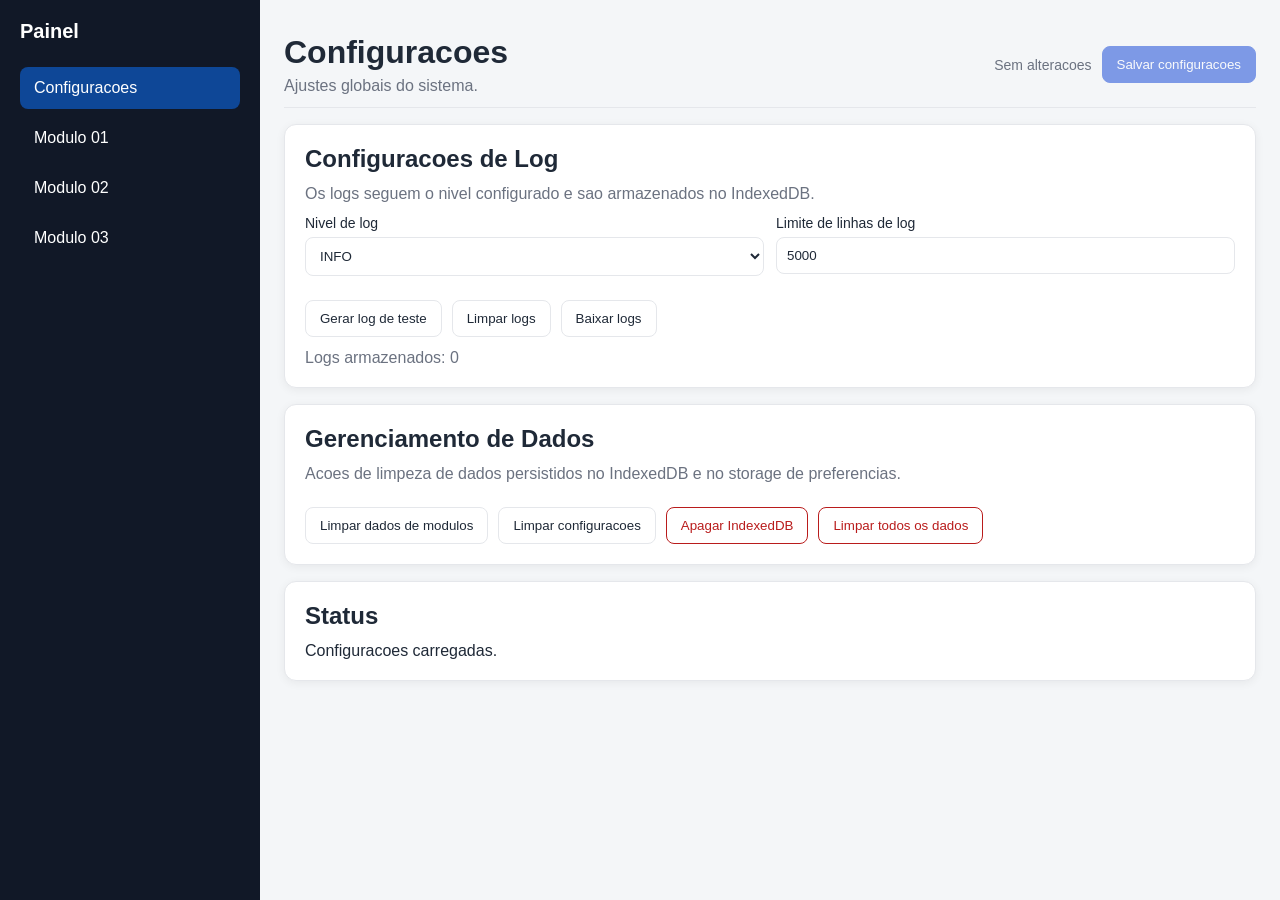
==== modulos/configuracoes/index.html @ 048d13a9 "first commit" ====
<!doctype html>
<html lang="pt-BR">
  <head>
    <meta charset="UTF-8" />
    <meta name="viewport" content="width=device-width, initial-scale=1.0" />
    <title>Configuracoes</title>
    <link rel="stylesheet" href="../../assets/css/global.css" />
    <link rel="stylesheet" href="../../assets/css/layout.css" />
    <link rel="stylesheet" href="../../assets/css/sidebar.css" />
    <link rel="stylesheet" href="../../assets/css/theme.css" />
    <link rel="stylesheet" href="./style.css" />
  </head>
  <body>
    <div class="app">
      <aside class="sidebar">
        <h2>Painel</h2>
        <nav>
          <a href="../../modulos/configuracoes/index.html">Configuracoes</a>
          <a href="../../modulos/modulo-01/index.html">Modulo 01</a>
          <a href="../../modulos/modulo-02/index.html">Modulo 02</a>
          <a href="../../modulos/modulo-03/index.html">Modulo 03</a>
        </nav>
      </aside>
      <main class="content settings-content">
        <header class="settings-header">
          <div>
            <h1>Configuracoes</h1>
            <p>Ajustes globais do sistema.</p>
          </div>
          <div class="settings-header-actions">
            <span class="settings-save-status" data-role="save-status">Sem alteracoes</span>
            <button type="button" class="btn btn-primary" data-action="save-settings" disabled>Salvar configuracoes</button>
          </div>
        </header>

        <section class="card settings-section">
          <h2>Configuracoes de Log</h2>
          <p class="settings-section-description">Os logs seguem o nivel configurado e sao armazenados no IndexedDB.</p>

          <div class="settings-grid">
            <label class="settings-field">
              <span>Nivel de log</span>
              <select data-field="log-level">
                <option value="ERROR">ERROR</option>
                <option value="WARN">WARN</option>
                <option value="INFO">INFO</option>
                <option value="DEBUG">DEBUG</option>
              </select>
            </label>

            <label class="settings-field">
              <span>Limite de linhas de log</span>
              <input type="number" min="1" step="1" data-field="log-max-lines" />
            </label>
          </div>

          <div class="actions">
            <button type="button" class="btn" data-action="generate-log">Gerar log de teste</button>
            <button type="button" class="btn" data-action="clear-logs">Limpar logs</button>
            <button type="button" class="btn" data-action="download-logs">Baixar logs</button>
          </div>

          <p class="settings-meta" data-role="logs-meta">Logs armazenados: 0</p>
        </section>

        <section class="card settings-section">
          <h2>Gerenciamento de Dados</h2>
          <p class="settings-section-description">Acoes de limpeza de dados persistidos no IndexedDB e no storage de preferencias.</p>

          <div class="actions">
            <button type="button" class="btn" data-action="clear-module-data">Limpar dados de modulos</button>
            <button type="button" class="btn" data-action="clear-preferences">Limpar configuracoes</button>
            <button type="button" class="btn btn-danger" data-action="delete-indexeddb">Apagar IndexedDB</button>
            <button type="button" class="btn btn-danger" data-action="clear-all-data">Limpar todos os dados</button>
          </div>
        </section>

        <section class="card settings-section">
          <h2>Status</h2>
          <p data-role="feedback">Pronto.</p>
        </section>
      </main>
    </div>

    <script src="../../assets/js/backend/indexeddb-wrapper.js"></script>
    <script src="../../assets/js/backend/preferences-storage.js"></script>
    <script src="../../assets/js/backend/state-store.js"></script>
    <script src="../../assets/js/backend/action-dispatcher.js"></script>
    <script src="../../assets/js/frontend/sidebar.js"></script>
    <script src="../../assets/js/frontend/logger.js"></script>
    <script src="./script.js"></script>
  </body>
</html>
---- assets/css/global.css ----
* {
  margin: 0;
  padding: 0;
  box-sizing: border-box;
}

html,
body {
  height: 100%;
  font-family: "Segoe UI", Tahoma, Geneva, Verdana, sans-serif;
}

body {
  background: var(--color-bg);
  color: var(--color-text);
}

a {
  text-decoration: none;
  color: inherit;
}
---- assets/css/layout.css ----
.app {
  display: flex;
  min-height: 100vh;
}

.content {
  flex: 1;
  padding: 24px;
}

.page-header {
  margin-bottom: 24px;
}

.page-header p {
  margin-top: 8px;
  color: var(--color-muted);
}

.card {
  background: var(--color-surface);
  border: 1px solid var(--color-border);
  border-radius: 12px;
  padding: 20px;
  box-shadow: var(--shadow-card);
}

.actions {
  margin-top: 12px;
  display: flex;
  gap: 10px;
}

.btn {
  border: 1px solid var(--color-border);
  background: var(--color-surface);
  color: var(--color-text);
  padding: 10px 14px;
  border-radius: 8px;
  cursor: pointer;
}

.btn:hover {
  filter: brightness(0.97);
}
---- assets/css/sidebar.css ----
.sidebar {
  width: 260px;
  background: var(--color-sidebar-bg);
  color: var(--color-sidebar-text);
  padding: 20px;
}

.sidebar h2 {
  margin-bottom: 24px;
  font-size: 20px;
}

.sidebar nav {
  display: flex;
  flex-direction: column;
  gap: 8px;
}

.sidebar nav a {
  padding: 12px 14px;
  border-radius: 8px;
  transition: background-color 0.2s ease;
}

.sidebar nav a:hover,
.sidebar nav a.active {
  background: var(--color-sidebar-active-bg);
}
---- assets/css/theme.css ----
:root {
  --color-bg: #f4f6f8;
  --color-text: #1f2937;
  --color-muted: #6b7280;
  --color-surface: #ffffff;
  --color-border: #e5e7eb;
  --color-sidebar-bg: #111827;
  --color-sidebar-text: #ffffff;
  --color-sidebar-active-bg: #0e4797;
  --shadow-card: 0 2px 10px rgba(0, 0, 0, 0.06);
}
---- modulos/configuracoes/style.css ----
.settings-content {
  display: flex;
  flex-direction: column;
  gap: 16px;
}

.settings-header {
  position: sticky;
  top: 0;
  z-index: 10;
  display: flex;
  align-items: center;
  justify-content: space-between;
  gap: 12px;
  background: var(--color-bg);
  border-bottom: 1px solid var(--color-border);
  padding: 10px 0 12px;
}

.settings-header p {
  margin-top: 6px;
  color: var(--color-muted);
}

.settings-header-actions {
  display: flex;
  align-items: center;
  gap: 10px;
}

.settings-save-status {
  color: var(--color-muted);
  font-size: 14px;
}

.settings-section {
  display: flex;
  flex-direction: column;
  gap: 12px;
}

.settings-section h2 {
  margin: 0;
}

.settings-section-description {
  color: var(--color-muted);
}

.settings-grid {
  display: grid;
  grid-template-columns: repeat(auto-fit, minmax(220px, 1fr));
  gap: 12px;
}

.settings-field {
  display: flex;
  flex-direction: column;
  gap: 6px;
}

.settings-field span {
  font-size: 14px;
}

.settings-field select,
.settings-field input {
  border: 1px solid var(--color-border);
  border-radius: 8px;
  padding: 10px;
  background: var(--color-surface);
  color: var(--color-text);
}

.btn-primary {
  background: #1d4ed8;
  border-color: #1d4ed8;
  color: #ffffff;
}

.btn-primary:disabled {
  cursor: not-allowed;
  opacity: 0.55;
}

.btn-danger {
  border-color: #b91c1c;
  color: #b91c1c;
}

.settings-meta {
  color: var(--color-muted);
}
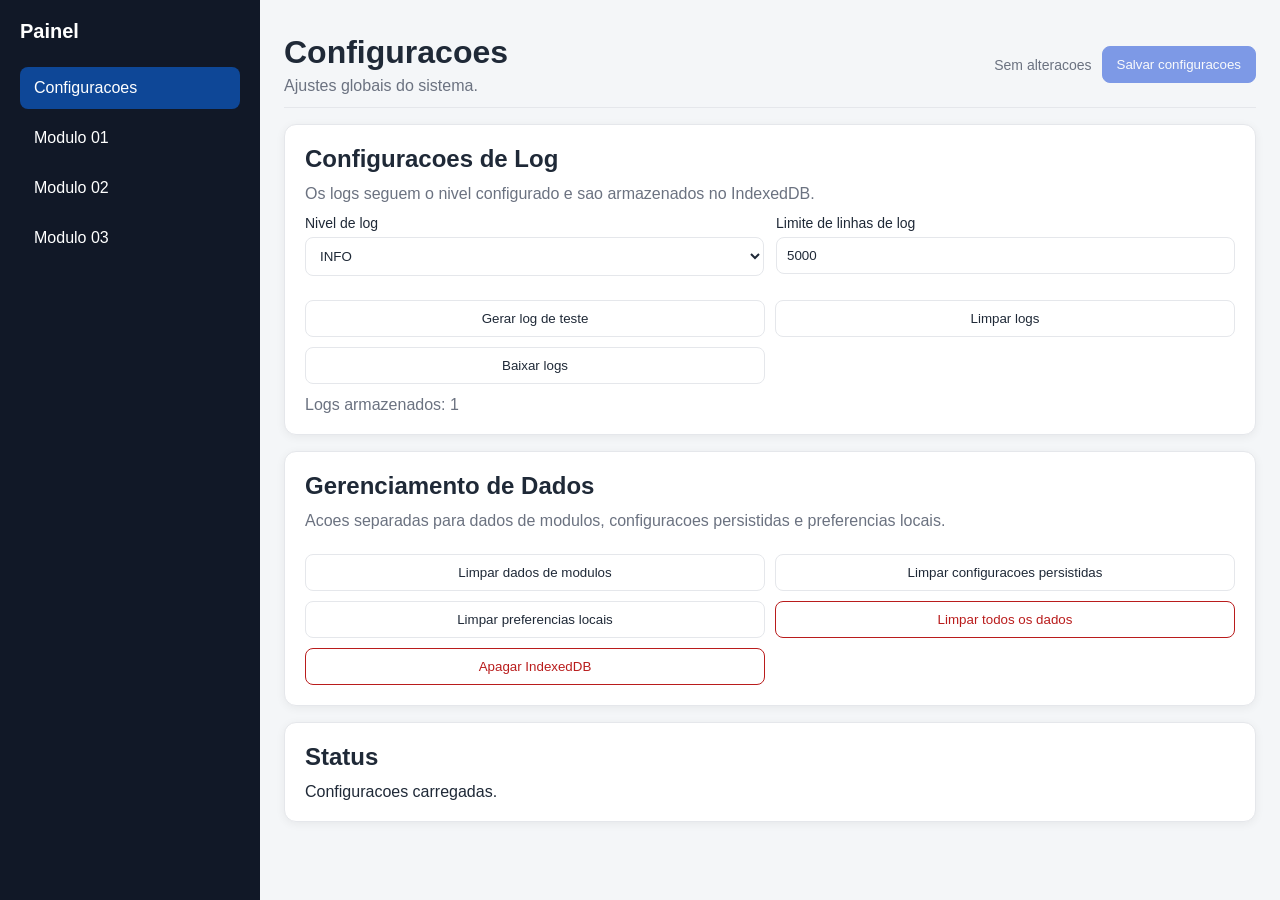
==== commit 6098987f: "Separa preferencias locais de configuracoes" ====
--- a/modulos/configuracoes/index.html
+++ b/modulos/configuracoes/index.html
@@ -28,7 +28,7 @@
             <p>Ajustes globais do sistema.</p>
           </div>
           <div class="settings-header-actions">
-            <span class="settings-save-status" data-role="save-status">Sem alteracoes</span>
+            <span class="settings-save-status" data-role="save-status" role="status" aria-live="polite">Sem alteracoes</span>
             <button type="button" class="btn btn-primary" data-action="save-settings" disabled>Salvar configuracoes</button>
           </div>
         </header>
@@ -60,24 +60,25 @@
             <button type="button" class="btn" data-action="download-logs">Baixar logs</button>
           </div>
 
-          <p class="settings-meta" data-role="logs-meta">Logs armazenados: 0</p>
+          <p class="settings-meta" data-role="logs-meta" role="status" aria-live="polite">Logs armazenados: 0</p>
         </section>
 
         <section class="card settings-section">
           <h2>Gerenciamento de Dados</h2>
-          <p class="settings-section-description">Acoes de limpeza de dados persistidos no IndexedDB e no storage de preferencias.</p>
+          <p class="settings-section-description">Acoes separadas para dados de modulos, configuracoes persistidas e preferencias locais.</p>
 
           <div class="actions">
             <button type="button" class="btn" data-action="clear-module-data">Limpar dados de modulos</button>
-            <button type="button" class="btn" data-action="clear-preferences">Limpar configuracoes</button>
+            <button type="button" class="btn" data-action="clear-settings">Limpar configuracoes persistidas</button>
+            <button type="button" class="btn" data-action="clear-preferences">Limpar preferencias locais</button>            
+            <button type="button" class="btn btn-danger" data-action="clear-all-data">Limpar todos os dados</button>
             <button type="button" class="btn btn-danger" data-action="delete-indexeddb">Apagar IndexedDB</button>
-            <button type="button" class="btn btn-danger" data-action="clear-all-data">Limpar todos os dados</button>
           </div>
         </section>
 
         <section class="card settings-section">
           <h2>Status</h2>
-          <p data-role="feedback">Pronto.</p>
+          <p data-role="feedback" role="status" aria-live="polite">Pronto.</p>
         </section>
       </main>
     </div>
--- a/assets/css/layout.css
+++ b/assets/css/layout.css
@@ -29,6 +29,7 @@
   margin-top: 12px;
   display: flex;
   gap: 10px;
+  flex-wrap: wrap;
 }
 
 .btn {
@@ -43,3 +44,41 @@
 .btn:hover {
   filter: brightness(0.97);
 }
+
+.btn:focus-visible,
+.content a:focus-visible,
+.content button:focus-visible,
+.content input:focus-visible,
+.content select:focus-visible,
+.content textarea:focus-visible {
+  outline: 3px solid #2563eb;
+  outline-offset: 2px;
+}
+
+@media (max-width: 900px) {
+  .app {
+    flex-direction: column;
+  }
+
+  .content {
+    padding: 20px;
+  }
+}
+
+@media (max-width: 640px) {
+  .content {
+    padding: 16px;
+  }
+
+  .actions {
+    flex-direction: column;
+  }
+
+  .card {
+    padding: 16px;
+  }
+
+  .btn {
+    width: 100%;
+  }
+}
--- a/assets/css/sidebar.css
+++ b/assets/css/sidebar.css
@@ -3,6 +3,7 @@
   background: var(--color-sidebar-bg);
   color: var(--color-sidebar-text);
   padding: 20px;
+  flex-shrink: 0;
 }
 
 .sidebar h2 {
@@ -26,3 +27,39 @@
 .sidebar nav a.active {
   background: var(--color-sidebar-active-bg);
 }
+
+.sidebar nav a:focus-visible {
+  outline: 3px solid #93c5fd;
+  outline-offset: 2px;
+  background: var(--color-sidebar-active-bg);
+}
+
+@media (max-width: 900px) {
+  .sidebar {
+    width: 100%;
+    padding: 16px 20px;
+  }
+
+  .sidebar h2 {
+    margin-bottom: 16px;
+  }
+
+  .sidebar nav {
+    flex-direction: row;
+    flex-wrap: wrap;
+  }
+}
+
+@media (max-width: 640px) {
+  .sidebar {
+    padding: 16px;
+  }
+
+  .sidebar nav {
+    flex-direction: column;
+  }
+
+  .sidebar nav a {
+    width: 100%;
+  }
+}
--- a/modulos/configuracoes/style.css
+++ b/modulos/configuracoes/style.css
@@ -47,6 +47,16 @@
   color: var(--color-muted);
 }
 
+.settings-section .actions {
+  display: grid;
+  grid-template-columns: repeat(2, minmax(0, 1fr));
+  gap: 10px;
+}
+
+.settings-section .actions .btn {
+  width: 100%;
+}
+
 .settings-grid {
   display: grid;
   grid-template-columns: repeat(auto-fit, minmax(220px, 1fr));
@@ -91,3 +101,35 @@
 .settings-meta {
   color: var(--color-muted);
 }
+
+@media (max-width: 900px) {
+  .settings-header {
+    position: static;
+    flex-direction: column;
+    align-items: flex-start;
+  }
+
+  .settings-header-actions {
+    width: 100%;
+    justify-content: space-between;
+  }
+}
+
+@media (max-width: 640px) {
+  .settings-section .actions {
+    grid-template-columns: 1fr;
+  }
+
+  .settings-header-actions {
+    flex-direction: column;
+    align-items: stretch;
+  }
+
+  .settings-save-status {
+    text-align: left;
+  }
+
+  .settings-grid {
+    grid-template-columns: 1fr;
+  }
+}
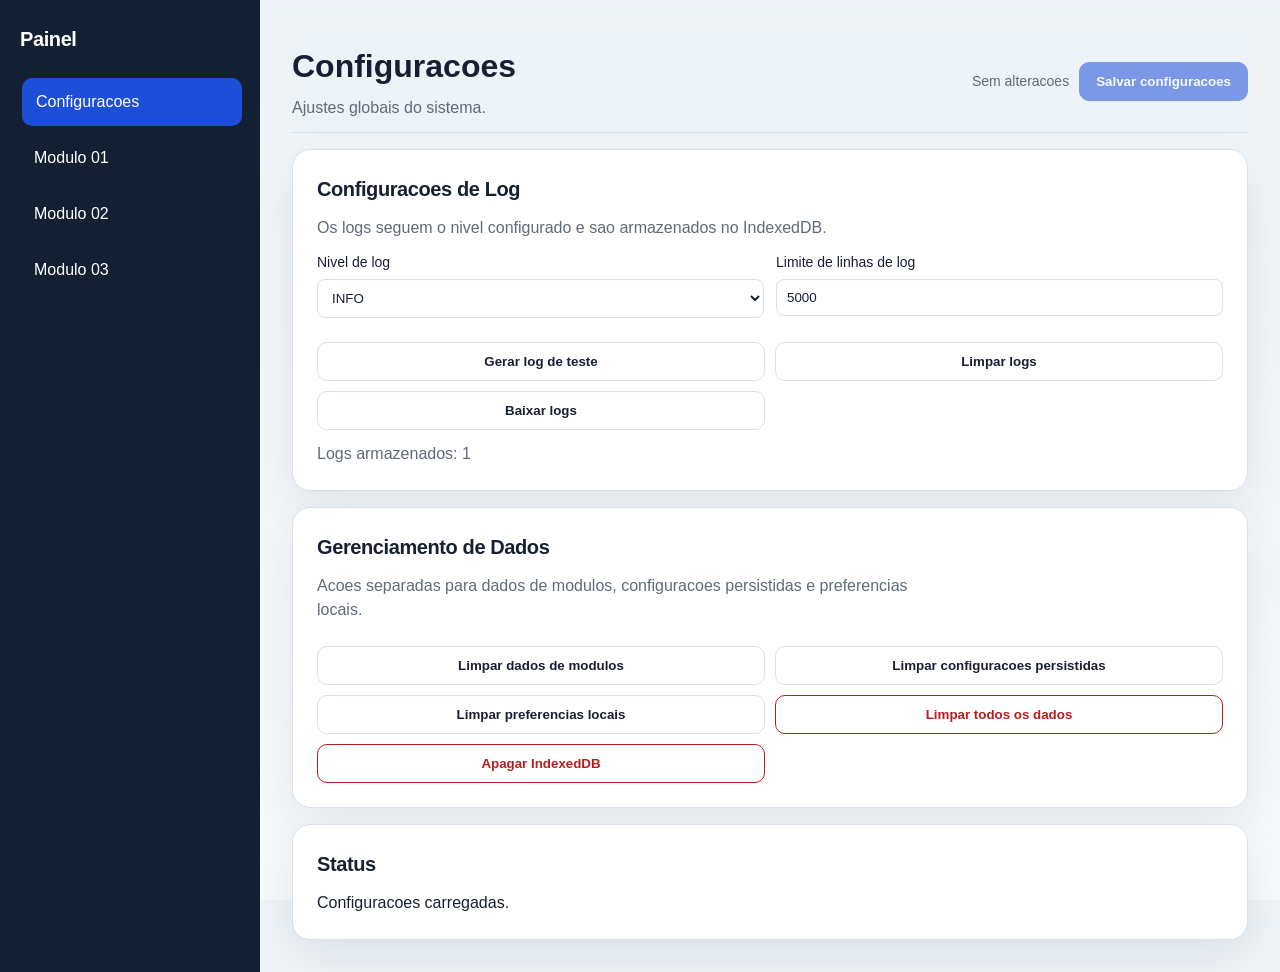
==== commit 9748b967: "Centraliza sidebar e atualiza documentacao do template" ====
--- a/modulos/configuracoes/index.html
+++ b/modulos/configuracoes/index.html
@@ -12,15 +12,7 @@
   </head>
   <body>
     <div class="app">
-      <aside class="sidebar">
-        <h2>Painel</h2>
-        <nav>
-          <a href="../../modulos/configuracoes/index.html">Configuracoes</a>
-          <a href="../../modulos/modulo-01/index.html">Modulo 01</a>
-          <a href="../../modulos/modulo-02/index.html">Modulo 02</a>
-          <a href="../../modulos/modulo-03/index.html">Modulo 03</a>
-        </nav>
-      </aside>
+      <aside class="sidebar" data-sidebar></aside>
       <main class="content settings-content">
         <header class="settings-header">
           <div>
--- a/assets/css/global.css
+++ b/assets/css/global.css
@@ -7,15 +7,20 @@
 html,
 body {
   height: 100%;
-  font-family: "Segoe UI", Tahoma, Geneva, Verdana, sans-serif;
+  font-family: "Trebuchet MS", "Segoe UI", Tahoma, sans-serif;
 }
 
 body {
-  background: var(--color-bg);
+  background: var(--color-bg-accent);
   color: var(--color-text);
+  line-height: 1.5;
 }
 
 a {
   text-decoration: none;
   color: inherit;
 }
+
+p {
+  max-width: 70ch;
+}
--- a/assets/css/layout.css
+++ b/assets/css/layout.css
@@ -5,24 +5,134 @@
 
 .content {
   flex: 1;
-  padding: 24px;
+  padding: 32px;
 }
 
 .page-header {
-  margin-bottom: 24px;
+  margin-bottom: 28px;
+}
+
+.page-header h1 {
+  font-size: clamp(28px, 4vw, 40px);
+  line-height: 1.1;
+  letter-spacing: -0.03em;
 }
 
 .page-header p {
   margin-top: 8px;
   color: var(--color-muted);
+  font-size: 17px;
 }
 
 .card {
   background: var(--color-surface);
   border: 1px solid var(--color-border);
-  border-radius: 12px;
-  padding: 20px;
+  border-radius: 18px;
+  padding: 24px;
   box-shadow: var(--shadow-card);
+}
+
+.card h2 {
+  margin-bottom: 10px;
+  font-size: 20px;
+  letter-spacing: -0.02em;
+}
+
+.card p + p {
+  margin-top: 10px;
+}
+
+.eyebrow {
+  display: inline-flex;
+  align-items: center;
+  gap: 8px;
+  padding: 6px 10px;
+  border-radius: 999px;
+  background: var(--color-accent-soft);
+  color: var(--color-accent);
+  font-size: 13px;
+  font-weight: 700;
+  text-transform: uppercase;
+  letter-spacing: 0.08em;
+  margin-bottom: 14px;
+}
+
+.hero-grid {
+  display: grid;
+  grid-template-columns: minmax(0, 1.5fr) minmax(280px, 0.9fr);
+  gap: 18px;
+  margin-bottom: 18px;
+}
+
+.hero-card {
+  position: relative;
+  overflow: hidden;
+}
+
+.hero-card::after {
+  content: "";
+  position: absolute;
+  inset: auto -40px -60px auto;
+  width: 180px;
+  height: 180px;
+  border-radius: 50%;
+  background: radial-gradient(circle, rgba(29, 78, 216, 0.16) 0%, rgba(29, 78, 216, 0) 72%);
+}
+
+.hero-actions,
+.overview-grid {
+  display: grid;
+  gap: 12px;
+}
+
+.hero-actions {
+  grid-template-columns: repeat(auto-fit, minmax(180px, 1fr));
+  margin-top: 18px;
+}
+
+.overview-grid {
+  grid-template-columns: repeat(auto-fit, minmax(220px, 1fr));
+}
+
+.metric-card {
+  background: var(--color-surface-subtle);
+  border: 1px solid var(--color-border);
+}
+
+.metric-card strong {
+  display: block;
+  margin-bottom: 6px;
+  font-size: 15px;
+}
+
+.metric-card p {
+  color: var(--color-muted);
+  font-size: 14px;
+}
+
+.module-link-card {
+  display: block;
+  padding: 16px 18px;
+  border: 1px solid var(--color-border);
+  border-radius: 14px;
+  background: var(--color-surface-subtle);
+  transition: transform 0.2s ease, border-color 0.2s ease, box-shadow 0.2s ease;
+}
+
+.module-link-card:hover {
+  transform: translateY(-2px);
+  border-color: var(--color-border-strong);
+  box-shadow: 0 14px 30px rgba(15, 23, 42, 0.08);
+}
+
+.module-link-card strong {
+  display: block;
+  margin-bottom: 4px;
+}
+
+.module-link-card span {
+  color: var(--color-muted);
+  font-size: 14px;
 }
 
 .actions {
@@ -36,9 +146,10 @@
   border: 1px solid var(--color-border);
   background: var(--color-surface);
   color: var(--color-text);
-  padding: 10px 14px;
-  border-radius: 8px;
+  padding: 11px 16px;
+  border-radius: 10px;
   cursor: pointer;
+  font-weight: 600;
 }
 
 .btn:hover {
@@ -61,7 +172,11 @@
   }
 
   .content {
-    padding: 20px;
+    padding: 24px 20px;
+  }
+
+  .hero-grid {
+    grid-template-columns: 1fr;
   }
 }
 
@@ -81,4 +196,9 @@
   .btn {
     width: 100%;
   }
-}
+
+  .hero-actions,
+  .overview-grid {
+    grid-template-columns: 1fr;
+  }
+}
--- a/assets/css/sidebar.css
+++ b/assets/css/sidebar.css
@@ -2,13 +2,26 @@
   width: 260px;
   background: var(--color-sidebar-bg);
   color: var(--color-sidebar-text);
-  padding: 20px;
+  padding: 24px 20px;
   flex-shrink: 0;
 }
 
 .sidebar h2 {
   margin-bottom: 24px;
   font-size: 20px;
+}
+
+.sidebar-home-link {
+  display: inline-block;
+  color: inherit;
+  font-weight: 700;
+  letter-spacing: -0.02em;
+}
+
+.sidebar-home-link:focus-visible {
+  outline: 3px solid #93c5fd;
+  outline-offset: 4px;
+  border-radius: 4px;
 }
 
 .sidebar nav {
@@ -19,13 +32,14 @@
 
 .sidebar nav a {
   padding: 12px 14px;
-  border-radius: 8px;
-  transition: background-color 0.2s ease;
+  border-radius: 10px;
+  transition: background-color 0.2s ease, transform 0.2s ease;
 }
 
 .sidebar nav a:hover,
 .sidebar nav a.active {
   background: var(--color-sidebar-active-bg);
+  transform: translateX(2px);
 }
 
 .sidebar nav a:focus-visible {
--- a/assets/css/theme.css
+++ b/assets/css/theme.css
@@ -1,11 +1,16 @@
 :root {
-  --color-bg: #f4f6f8;
-  --color-text: #1f2937;
-  --color-muted: #6b7280;
+  --color-bg: #eef3f7;
+  --color-bg-accent: linear-gradient(180deg, #eef3f7 0%, #f7fafc 100%);
+  --color-text: #172033;
+  --color-muted: #5f6b7a;
   --color-surface: #ffffff;
-  --color-border: #e5e7eb;
-  --color-sidebar-bg: #111827;
+  --color-surface-subtle: #f7f9fc;
+  --color-border: #d7e0ea;
+  --color-border-strong: #b8c6d6;
+  --color-sidebar-bg: #132033;
   --color-sidebar-text: #ffffff;
-  --color-sidebar-active-bg: #0e4797;
-  --shadow-card: 0 2px 10px rgba(0, 0, 0, 0.06);
+  --color-sidebar-active-bg: #1d4ed8;
+  --color-accent: #1d4ed8;
+  --color-accent-soft: #dbeafe;
+  --shadow-card: 0 18px 45px rgba(15, 23, 42, 0.08);
 }
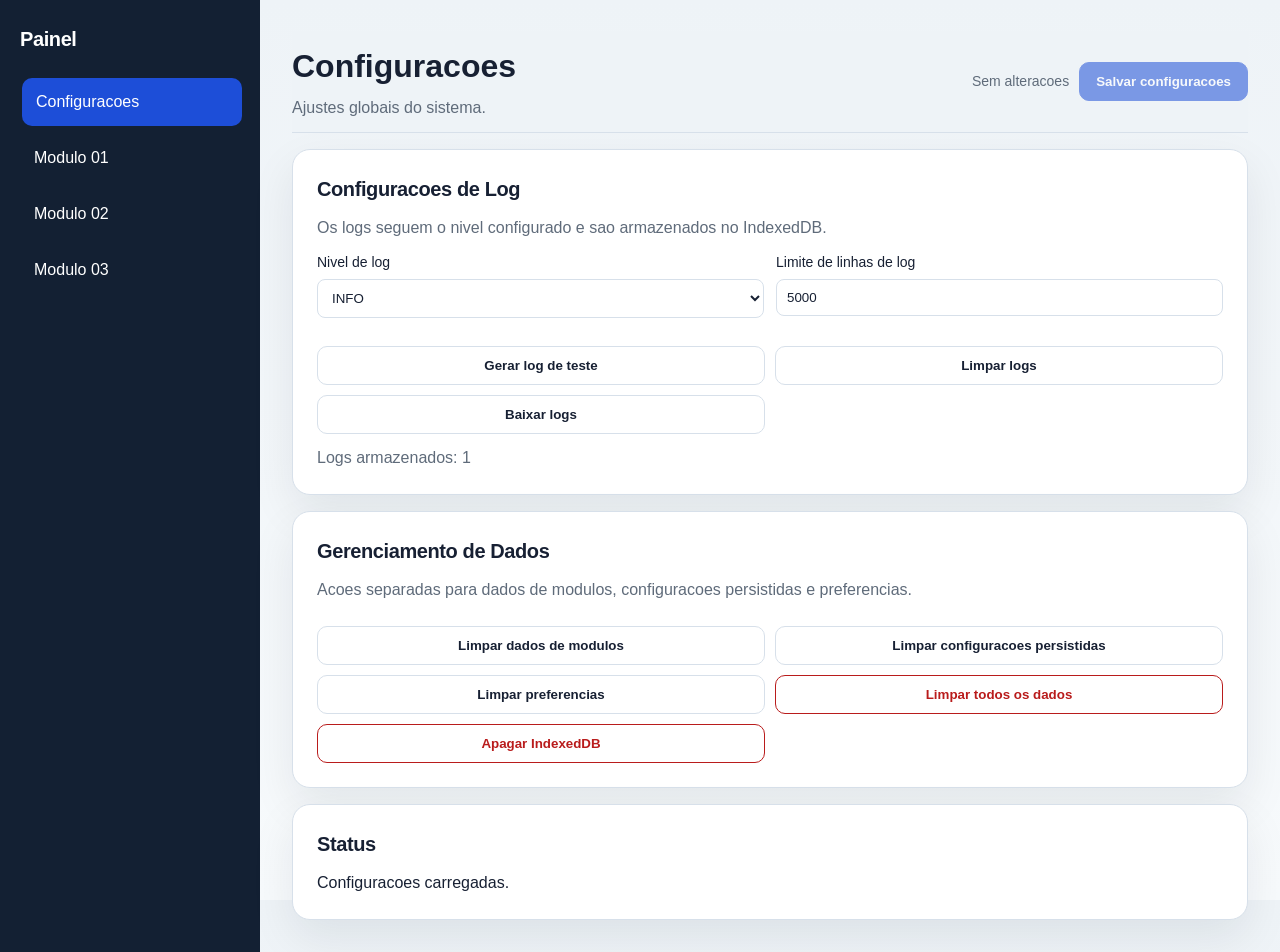
==== commit 480697b6: "fix: ajustar modulo de configuracoes para logs e acoes destrutivas" ====
--- a/modulos/configuracoes/index.html
+++ b/modulos/configuracoes/index.html
@@ -42,7 +42,8 @@
 
             <label class="settings-field">
               <span>Limite de linhas de log</span>
-              <input type="number" min="1" step="1" data-field="log-max-lines" />
+              <input type="number" min="0" step="1" data-field="log-max-lines" />
+              <small data-role="log-max-lines-warning"></small>
             </label>
           </div>
 
@@ -57,12 +58,12 @@
 
         <section class="card settings-section">
           <h2>Gerenciamento de Dados</h2>
-          <p class="settings-section-description">Acoes separadas para dados de modulos, configuracoes persistidas e preferencias locais.</p>
+          <p class="settings-section-description">Acoes separadas para dados de modulos, configuracoes persistidas e preferencias.</p>
 
           <div class="actions">
             <button type="button" class="btn" data-action="clear-module-data">Limpar dados de modulos</button>
             <button type="button" class="btn" data-action="clear-settings">Limpar configuracoes persistidas</button>
-            <button type="button" class="btn" data-action="clear-preferences">Limpar preferencias locais</button>            
+            <button type="button" class="btn" data-action="clear-preferences">Limpar preferencias</button>
             <button type="button" class="btn btn-danger" data-action="clear-all-data">Limpar todos os dados</button>
             <button type="button" class="btn btn-danger" data-action="delete-indexeddb">Apagar IndexedDB</button>
           </div>
